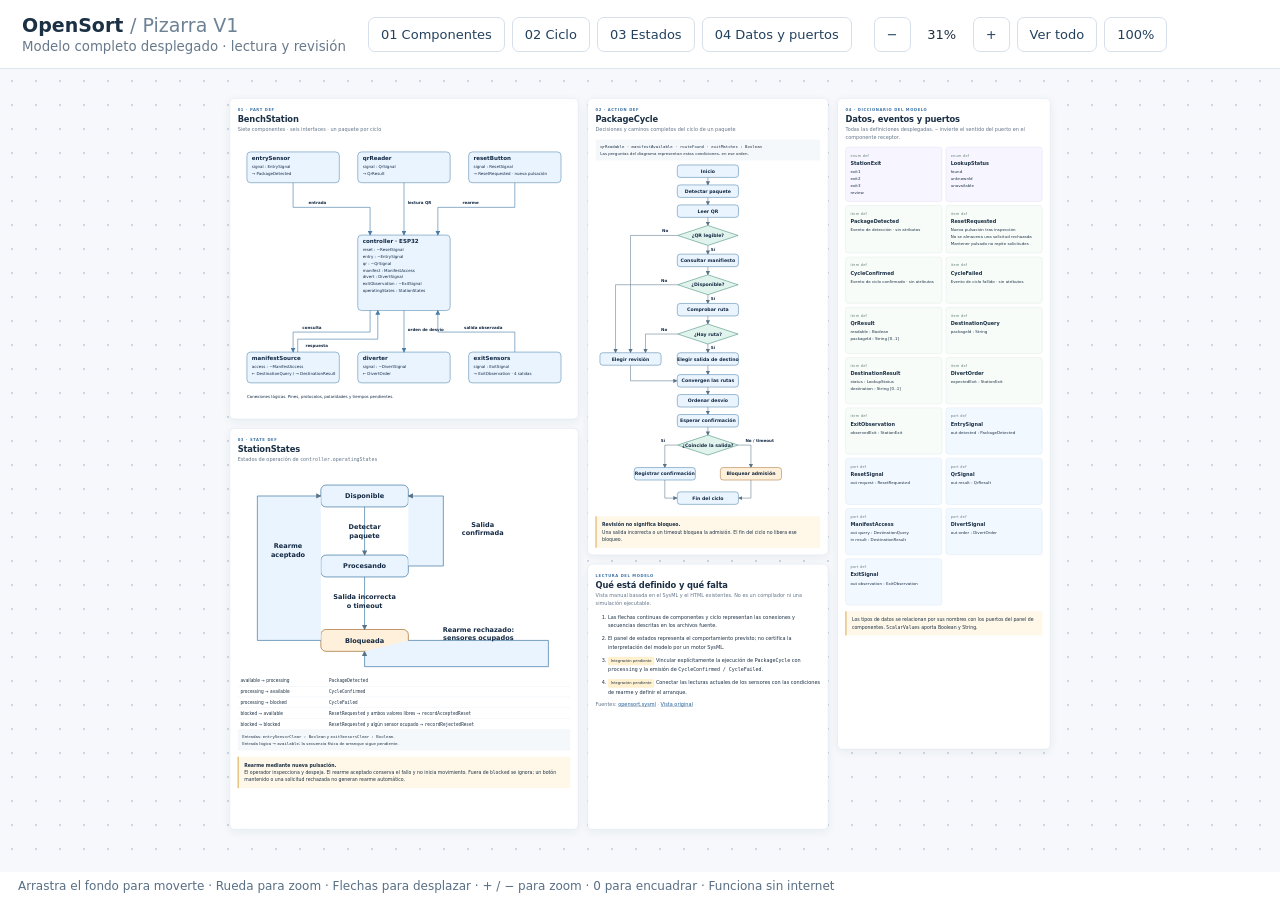
==== docs/pizarra-v1.html @ 1317be77 "Añadir pizarra HTML navegable del modelo V1" ====
<!doctype html>
<html lang="es"><head><meta charset="utf-8"><meta name="viewport" content="width=device-width, initial-scale=1">
<title>OpenSort · Pizarra del modelo V1</title><style>
*{box-sizing:border-box}body{margin:0;font-family:Segoe UI,system-ui,sans-serif;color:#1c3044;background:#f6f8fb}header{position:fixed;inset:0 0 auto;z-index:2;background:#fff;border-bottom:1px solid #dde5ed;padding:14px 22px;display:flex;gap:22px;align-items:center;flex-wrap:wrap}h1{font-size:19px;margin:0}header small{display:block;color:#68798b;margin-top:3px}nav,.tools{display:flex;gap:7px;align-items:center;flex-wrap:wrap}button{border:1px solid #d6e0ea;border-radius:7px;background:white;padding:9px 12px;cursor:pointer;color:#23415d;font:inherit;font-size:13px}button:hover,button:focus-visible{background:#e8f2ff;border-color:#5585b8}#viewport{position:fixed;inset:100px 0 32px;overflow:hidden;touch-action:none;cursor:grab;background-image:radial-gradient(#ccd7e3 1px,transparent 1px);background-size:24px 24px}#viewport.dragging{cursor:grabbing}#board{position:absolute;width:2720px;height:2460px;transform-origin:0 0}section{position:absolute;background:#fff;border:1px solid #cddbe8;border-radius:16px;padding:25px;box-shadow:0 8px 32px #233c5510}section h2{font-size:27px;letter-spacing:-.5px;margin:7px 0}section .sub{color:#64768a;font-size:16px;margin:0 0 20px;line-height:1.5}.eyebrow{font-size:12px;text-transform:uppercase;letter-spacing:2px;font-weight:700;color:#3971a5}.structure{left:30px;top:30px;width:1130px;height:1040px}.cycle{left:1190px;top:30px;width:780px;height:1480px}.states{left:30px;top:1100px;width:1130px;height:1300px}.definitions{left:2000px;top:30px;width:690px;min-height:2110px}
svg{display:block;width:100%;height:auto}svg text{text-anchor:middle;fill:#142a43;font-size:15px;font-weight:650}svg g rect,svg g path{fill:#e9f4ff;stroke:#34709c;stroke-width:1.5}svg g.decision path{fill:#e0f4ed;stroke:#247661}svg g.warning rect{fill:#fff0db;stroke:#9c6223}svg .edge{fill:none;stroke:#597388;stroke-width:1.7;marker-end:url(#arrow)}svg .label{font-size:13px}svg .wire{fill:none;stroke:#497da7;stroke-width:2;marker-end:url(#wirearrow)}svg .node-title,svg .node-line,svg .wire-label{text-anchor:start}.node-title{font-size:18px}.node-line{font-size:13px;font-weight:400}.wire-label{font-size:13px;paint-order:stroke;stroke:white;stroke-width:6px}
.note{padding:15px 18px;background:#fff8e9;border-left:3px solid #dba344;font-size:15px;line-height:1.6;margin-top:20px}.note strong{display:block}.cards{display:grid;grid-template-columns:1fr 1fr;gap:12px}.card{border:1px solid #cde2d9;border-radius:9px;background:#f7fcf9;padding:15px;min-height:151px;overflow-wrap:anywhere}.card.enum{background:#f7f5ff;border-color:#d6ceef}.card.port{background:#f2f8ff;border-color:#ccdeef}.card small{font-size:11px;letter-spacing:1px;color:#607b70}.card h3{font-size:16px;margin:8px 0}.card p{font-size:13px;line-height:1.6;margin:2px 0}code{font-family:Consolas,monospace}table{border-collapse:collapse;width:100%;font-size:14px}td{padding:9px;border-bottom:1px solid #e0e7ee}footer{position:fixed;bottom:0;left:0;right:0;background:white;padding:7px 18px;font-size:12px;color:#586f85}a{color:#245e96}.inputs{background:#f5f8fb;padding:12px 15px;font-size:13px;line-height:1.7}.bridge{left:1190px;top:1540px;width:780px;height:860px}.bridge li{margin-bottom:16px;line-height:1.7}.badge{display:inline-block;background:#fff0cf;padding:4px 9px;border-radius:5px;font-size:12px}#zoom{min-width:48px;text-align:center;font-size:13px}
</style></head><body>
<header><div><h1>OpenSort <span style="color:#6e8296;font-weight:400">/ Pizarra V1</span></h1><small>Modelo completo desplegado · lectura y revisión</small></div>
<nav aria-label="Ir a un diagrama"><button data-focus="structure">01 Componentes</button><button data-focus="cycle">02 Ciclo</button><button data-focus="states">03 Estados</button><button data-focus="definitions">04 Datos y puertos</button></nav>
<div class="tools"><button id="minus" aria-label="Alejar">−</button><output id="zoom">100%</output><button id="plus" aria-label="Acercar">+</button><button id="fit">Ver todo</button><button id="actual">100%</button></div></header>
<div id="viewport" tabindex="0" role="region" aria-label="Pizarra: arrastrar para mover, rueda para zoom, flechas del teclado para desplazar"><main id="board">
<section class="structure" id="structure"><span class="eyebrow">01 · Part def</span><h2>BenchStation</h2><p class="sub">Siete componentes · seis interfaces · un paquete por ciclo</p><svg viewBox="0 0 1080 870" role="img" aria-label="Componentes y seis interfaces del controlador"><defs><marker id="wirearrow" markerWidth="8" markerHeight="8" refX="7" refY="4" orient="auto-start-reverse"><path d="M0 0L8 4 0 8Z" fill="#497da7"/></marker></defs>
<g><rect x="390" y="310" width="300" height="245" rx="12" fill="#f0f6ff" stroke="#94b8df"/><text x="406" y="337" class="node-title">controller · ESP32</text><text x="406" y="363" class="node-line">reset : ~ResetSignal</text><text x="406" y="385" class="node-line">entry : ~EntrySignal</text><text x="406" y="407" class="node-line">qr : ~QrSignal</text><text x="406" y="429" class="node-line">manifest : ManifestAccess</text><text x="406" y="451" class="node-line">divert : DivertSignal</text><text x="406" y="473" class="node-line">exitObservation : ~ExitSignal</text><text x="406" y="495" class="node-line">operatingStates : StationStates</text></g>
<g><rect x="30" y="40" width="300" height="100" rx="12" fill="#f0f6ff" stroke="#94b8df"/><text x="46" y="67" class="node-title">entrySensor</text><text x="46" y="93" class="node-line">signal : EntrySignal</text><text x="46" y="115" class="node-line">→ PackageDetected</text></g>
<g><rect x="390" y="40" width="300" height="100" rx="12" fill="#f0f6ff" stroke="#94b8df"/><text x="406" y="67" class="node-title">qrReader</text><text x="406" y="93" class="node-line">signal : QrSignal</text><text x="406" y="115" class="node-line">→ QrResult</text></g>
<g><rect x="750" y="40" width="300" height="100" rx="12" fill="#f0f6ff" stroke="#94b8df"/><text x="766" y="67" class="node-title">resetButton</text><text x="766" y="93" class="node-line">signal : ResetSignal</text><text x="766" y="115" class="node-line">→ ResetRequested · nueva pulsación</text></g>
<g><rect x="30" y="690" width="300" height="100" rx="12" fill="#f0f6ff" stroke="#94b8df"/><text x="46" y="717" class="node-title">manifestSource</text><text x="46" y="743" class="node-line">access : ~ManifestAccess</text><text x="46" y="765" class="node-line">← DestinationQuery / → DestinationResult</text></g>
<g><rect x="390" y="690" width="300" height="100" rx="12" fill="#f0f6ff" stroke="#94b8df"/><text x="406" y="717" class="node-title">diverter</text><text x="406" y="743" class="node-line">signal : ~DivertSignal</text><text x="406" y="765" class="node-line">← DivertOrder</text></g>
<g><rect x="750" y="690" width="300" height="100" rx="12" fill="#f0f6ff" stroke="#94b8df"/><text x="766" y="717" class="node-title">exitSensors</text><text x="766" y="743" class="node-line">signal : ExitSignal</text><text x="766" y="765" class="node-line">→ ExitObservation · 4 salidas</text></g>
<path class="wire" d="M180 140V220H430V310"/><text class="wire-label" x="230" y="210">entrada</text>
<path class="wire" d="M540 140V310"/><text class="wire-label" x="552" y="210">lectura QR</text>
<path class="wire" d="M900 140V220H650V310"/><text class="wire-label" x="730" y="210">rearme</text>
<path class="wire" d="M430 555V625H180V690"/><text class="wire-label" x="210" y="615">consulta</text>
<path class="wire" d="M195 690V648H455V555"/><text class="wire-label" x="220" y="673">respuesta</text>
<path class="wire" d="M540 555V690"/><text class="wire-label" x="552" y="620">orden de desvío</text>
<path class="wire" d="M900 690V625H650V555"/><text class="wire-label" x="735" y="615">salida observada</text>
<text x="30" y="840" class="node-line">Conexiones lógicas. Pines, protocolos, polaridades y tiempos pendientes.</text></svg></section>
<section class="cycle" id="cycle"><span class="eyebrow">02 · Action def</span><h2>PackageCycle</h2><p class="sub">Decisiones y caminos completos del ciclo de un paquete</p>
<div class="inputs"><code>qrReadable · manifestAvailable · routeFound · exitMatches : Boolean</code><br>Las preguntas del diagrama representan estas condiciones, en ese orden.</div><svg viewBox="0 0 720 1120" role="img" aria-labelledby="diagram-title diagram-desc">
<title id="diagram-title">Flujo de clasificación de OpenSort</title>
<desc id="diagram-desc">Un paquete sin QR, con QR ilegible, ID desconocido o sin ruta se envía a revisión. Si el manifiesto no se encuentra o no está disponible, también se envía a revisión. Tanto la salida de destino como la de revisión deben confirmarse. Una salida distinta o un timeout bloquea la admisión.</desc>
<defs><marker id="arrow" markerWidth="8" markerHeight="8" refX="7" refY="4" orient="auto"><path d="M0 0L8 4 0 8Z" fill="#597388"/></marker></defs>
<path class="edge" d="M360 54V78"/>
<path class="edge" d="M360 118V142"/>
<path class="edge" d="M360 182V208"/>
<path class="edge" d="M360 272V300"/><text class="label" x="376" y="290">Sí</text>
<path class="edge" d="M263 240H112V616"/><text class="label" x="223" y="230">No</text>
<path class="edge" d="M360 340V366"/>
<path class="edge" d="M360 430V458"/><text class="label" x="376" y="447">Sí</text>
<path class="edge" d="M263 398H64V616"/><text class="label" x="220" y="388">No</text>
<path class="edge" d="M360 498V524"/>
<path class="edge" d="M360 588V616"/><text class="label" x="376" y="605">Sí</text>
<path class="edge" d="M263 556H160V616"/><text class="label" x="220" y="546">No</text>
<path class="edge" d="M360 656V686"/>
<path class="edge" d="M112 656V706H261"/>
<path class="edge" d="M360 726V750"/>
<path class="edge" d="M360 790V814"/>
<path class="edge" d="M360 854V880"/>
<path class="edge" d="M263 912H222V984"/><text class="label" x="216" y="903">Sí</text>
<path class="edge" d="M457 912H498V984"/><text class="label" x="526" y="903">No / timeout</text>
<path class="edge" d="M222 1024V1082H261"/>
<path class="edge" d="M498 1024V1082H459"/><g class="" transform="translate(360 34)"><rect x="-98" y="-20" width="196" height="40" rx="9"/><text dy=".35em">Inicio</text></g>
<g class="" transform="translate(360 98)"><rect x="-98" y="-20" width="196" height="40" rx="9"/><text dy=".35em">Detectar paquete</text></g>
<g class="" transform="translate(360 162)"><rect x="-98" y="-20" width="196" height="40" rx="9"/><text dy=".35em">Leer QR</text></g>
<g class="decision" transform="translate(360 240)"><path d="M0 -32L97 0 0 32 -97 0Z"/><text dy=".35em">¿QR legible?</text></g>
<g class="" transform="translate(360 320)"><rect x="-98" y="-20" width="196" height="40" rx="9"/><text dy=".35em">Consultar manifiesto</text></g>
<g class="decision" transform="translate(360 398)"><path d="M0 -32L97 0 0 32 -97 0Z"/><text dy=".35em">¿Disponible?</text></g>
<g class="" transform="translate(360 478)"><rect x="-98" y="-20" width="196" height="40" rx="9"/><text dy=".35em">Comprobar ruta</text></g>
<g class="decision" transform="translate(360 556)"><path d="M0 -32L97 0 0 32 -97 0Z"/><text dy=".35em">¿Hay ruta?</text></g>
<g class="" transform="translate(360 636)"><rect x="-98" y="-20" width="196" height="40" rx="9"/><text dy=".35em">Elegir salida de destino</text></g>
<g class="" transform="translate(112 636)"><rect x="-98" y="-20" width="196" height="40" rx="9"/><text dy=".35em">Elegir revisión</text></g>
<g class="" transform="translate(360 706)"><rect x="-98" y="-20" width="196" height="40" rx="9"/><text dy=".35em">Convergen las rutas</text></g>
<g class="" transform="translate(360 770)"><rect x="-98" y="-20" width="196" height="40" rx="9"/><text dy=".35em">Ordenar desvío</text></g>
<g class="" transform="translate(360 834)"><rect x="-98" y="-20" width="196" height="40" rx="9"/><text dy=".35em">Esperar confirmación</text></g>
<g class="decision" transform="translate(360 912)"><path d="M0 -32L97 0 0 32 -97 0Z"/><text dy=".35em">¿Coincide la salida?</text></g>
<g class="" transform="translate(222 1004)"><rect x="-98" y="-20" width="196" height="40" rx="9"/><text dy=".35em">Registrar confirmación</text></g>
<g class="warning" transform="translate(498 1004)"><rect x="-98" y="-20" width="196" height="40" rx="9"/><text dy=".35em">Bloquear admisión</text></g>
<g class="" transform="translate(360 1082)"><rect x="-98" y="-20" width="196" height="40" rx="9"/><text dy=".35em">Fin del ciclo</text></g>
</svg>
<div class="note"><strong>Revisión no significa bloqueo.</strong>Una salida incorrecta o un timeout bloquea la admisión. El fin del ciclo no libera ese bloqueo.</div></section>
<section class="states" id="states"><span class="eyebrow">03 · State def</span><h2>StationStates</h2><p class="sub">Estados de operación de <code>controller.operatingStates</code></p><svg viewBox="0 0 760 470" role="img" aria-labelledby="states-title states-desc">
<title id="states-title">Disponible, procesando y bloqueada</title>
<desc id="states-desc">Detectar un paquete pasa de disponible a procesando. Una salida confirmada vuelve a disponible. Una salida incorrecta o un timeout bloquea. Una nueva solicitud de rearme con todos los sensores libres vuelve a disponible; con sensores ocupados mantiene el bloqueo.</desc>
<defs><marker id="state-arrow" markerWidth="8" markerHeight="8" refX="7" refY="4" orient="auto"><path d="M0 0L8 4 0 8Z" fill="#597388"/></marker></defs>
<g transform="translate(290 60)"><rect x="-100" y="-25" width="200" height="50" rx="12"/><text dy=".35em">Disponible</text></g>
<g transform="translate(290 220)"><rect x="-100" y="-25" width="200" height="50" rx="12"/><text dy=".35em">Procesando</text></g>
<g class="warning" transform="translate(290 390)"><rect x="-100" y="-25" width="200" height="50" rx="12"/><text dy=".35em">Bloqueada</text></g>
<g fill="none" stroke="#597388" stroke-width="2" marker-end="url(#state-arrow)">
<path d="M290 85V195"/><path d="M390 220H470V60H390"/>
<path d="M290 245V365"/><path d="M190 390H45V60H190"/>
<path d="M390 390H710V450H290V415"/>
</g>
<text x="290" y="135"><tspan x="290">Detectar</tspan><tspan x="290" dy="20">paquete</tspan></text>
<text x="560" y="130"><tspan x="560">Salida</tspan><tspan x="560" dy="20">confirmada</tspan></text>
<text x="290" y="295"><tspan x="290">Salida incorrecta</tspan><tspan x="290" dy="20">o timeout</tspan></text>
<text x="115" y="180"><tspan x="115">Rearme</tspan><tspan x="115" dy="20">aceptado</tspan></text>
<text x="550" y="370"><tspan x="550">Rearme rechazado:</tspan><tspan x="550" dy="20">sensores ocupados</tspan></text>
</svg>
<table aria-label="Eventos de transición"><tbody><tr><td>available → processing</td><td><code>PackageDetected</code></td></tr><tr><td>processing → available</td><td><code>CycleConfirmed</code></td></tr><tr><td>processing → blocked</td><td><code>CycleFailed</code></td></tr><tr><td>blocked → available</td><td><code>ResetRequested</code> y ambos valores libres → <code>recordAcceptedReset</code></td></tr><tr><td>blocked → blocked</td><td><code>ResetRequested</code> y algún sensor ocupado → <code>recordRejectedReset</code></td></tr></tbody></table>
<div class="inputs">Entradas: <code>entrySensorClear : Boolean</code> y <code>exitSensorsClear : Boolean</code>.<br>Entrada lógica → <code>available</code>; la secuencia física de arranque sigue pendiente.</div>
<div class="note"><strong>Rearme mediante nueva pulsación.</strong>El operador inspecciona y despeja. El rearme aceptado conserva el fallo y no inicia movimiento. Fuera de <code>blocked</code> se ignora; un botón mantenido o una solicitud rechazada no generan rearme automático.</div></section>
<section class="definitions" id="definitions"><span class="eyebrow">04 · Diccionario del modelo</span><h2>Datos, eventos y puertos</h2><p class="sub">Todas las definiciones desplegadas. <code>~</code> invierte el sentido del puerto en el componente receptor.</p><div class="cards"><article class="card enum"><small>enum def</small><h3>StationExit</h3><p>exit1</p><p>exit2</p><p>exit3</p><p>review</p></article><article class="card enum"><small>enum def</small><h3>LookupStatus</h3><p>found</p><p>unknownId</p><p>unavailable</p></article><article class="card "><small>item def</small><h3>PackageDetected</h3><p>Evento de detección · sin atributos</p></article><article class="card "><small>item def</small><h3>ResetRequested</h3><p>Nueva pulsación tras inspección</p><p>No se almacena una solicitud rechazada</p><p>Mantener pulsado no repite solicitudes</p></article><article class="card "><small>item def</small><h3>CycleConfirmed</h3><p>Evento de ciclo confirmado · sin atributos</p></article><article class="card "><small>item def</small><h3>CycleFailed</h3><p>Evento de ciclo fallido · sin atributos</p></article><article class="card "><small>item def</small><h3>QrResult</h3><p>readable : Boolean</p><p>packageId : String [0..1]</p></article><article class="card "><small>item def</small><h3>DestinationQuery</h3><p>packageId : String</p></article><article class="card "><small>item def</small><h3>DestinationResult</h3><p>status : LookupStatus</p><p>destination : String [0..1]</p></article><article class="card "><small>item def</small><h3>DivertOrder</h3><p>expectedExit : StationExit</p></article><article class="card "><small>item def</small><h3>ExitObservation</h3><p>observedExit : StationExit</p></article><article class="card port"><small>port def</small><h3>EntrySignal</h3><p>out detected : PackageDetected</p></article><article class="card port"><small>port def</small><h3>ResetSignal</h3><p>out request : ResetRequested</p></article><article class="card port"><small>port def</small><h3>QrSignal</h3><p>out result : QrResult</p></article><article class="card port"><small>port def</small><h3>ManifestAccess</h3><p>out query : DestinationQuery</p><p>in result : DestinationResult</p></article><article class="card port"><small>port def</small><h3>DivertSignal</h3><p>out order : DivertOrder</p></article><article class="card port"><small>port def</small><h3>ExitSignal</h3><p>out observation : ExitObservation</p></article></div><div class="note">Los tipos de datos se relacionan por sus nombres con los puertos del panel de componentes. <code>ScalarValues</code> aporta Boolean y String.</div></section>
<section class="bridge"><span class="eyebrow">Lectura del modelo</span><h2>Qué está definido y qué falta</h2><p class="sub">Vista manual basada en el SysML y el HTML existentes. No es un compilador ni una simulación ejecutable.</p><ol><li>Las flechas continuas de componentes y ciclo representan las conexiones y secuencias descritas en los archivos fuente.</li><li>El panel de estados representa el comportamiento previsto; no certifica la interpretación del modelo por un motor SysML.</li><li><span class="badge">Integración pendiente</span> Vincular explícitamente la ejecución de <code>PackageCycle</code> con <code>processing</code> y la emisión de <code>CycleConfirmed / CycleFailed</code>.</li><li><span class="badge">Integración pendiente</span> Conectar las lecturas actuales de los sensores con las condiciones de rearme y definir el arranque.</li></ol><p class="sub">Fuentes: <a href="../model/opensort.sysml">opensort.sysml</a> · <a href="estacion-v1.html">Vista original</a></p></section>
</main></div><footer>Arrastra el fondo para moverte · Rueda para zoom · Flechas para desplazar · + / − para zoom · 0 para encuadrar · Funciona sin internet</footer>
<script>
const viewport=document.getElementById('viewport'),board=document.getElementById('board');
let scale=0.5,tx=0,ty=0,drag=null;
function render(){board.style.transform='translate('+tx+'px,'+ty+'px) scale('+scale+')';document.getElementById('zoom').value=Math.round(scale*100)+'%'}
function zoomAt(next,x=viewport.clientWidth/2,y=viewport.clientHeight/2){next=Math.max(.15,Math.min(2.5,next));tx=x-(x-tx)*next/scale;ty=y-(y-ty)*next/scale;scale=next;render()}
function fitRect(x,y,w,h){scale=Math.max(.15,Math.min(1.2,(viewport.clientWidth-50)/w,(viewport.clientHeight-40)/h));tx=(viewport.clientWidth-w*scale)/2-x*scale;ty=(viewport.clientHeight-h*scale)/2-y*scale;render()}
function fit(){fitRect(0,0,2720,2460)}
document.querySelectorAll('[data-focus]').forEach(b=>b.onclick=()=>{let e=document.getElementById(b.dataset.focus);fitRect(e.offsetLeft,e.offsetTop,e.offsetWidth,e.offsetHeight)});
document.getElementById('fit').onclick=fit;document.getElementById('actual').onclick=()=>zoomAt(1);
document.getElementById('plus').onclick=()=>zoomAt(scale*1.2);document.getElementById('minus').onclick=()=>zoomAt(scale/1.2);
viewport.addEventListener('wheel',e=>{e.preventDefault();let r=viewport.getBoundingClientRect();zoomAt(scale*Math.exp(-e.deltaY*.0015),e.clientX-r.left,e.clientY-r.top)},{passive:false});
viewport.addEventListener('pointerdown',e=>{if(e.target.closest('a,button')||e.button!==0)return;drag={id:e.pointerId,x:e.clientX,y:e.clientY,tx,ty};viewport.setPointerCapture(e.pointerId);viewport.classList.add('dragging');viewport.focus()});
viewport.addEventListener('pointermove',e=>{if(!drag||drag.id!==e.pointerId)return;tx=drag.tx+e.clientX-drag.x;ty=drag.ty+e.clientY-drag.y;render()});
function end(){drag=null;viewport.classList.remove('dragging')}viewport.addEventListener('pointerup',end);viewport.addEventListener('pointercancel',end);
viewport.addEventListener('keydown',e=>{if(e.target.closest('a,button'))return;let handled=true;if(e.key==='+'||e.key==='=')zoomAt(scale*1.2);else if(e.key==='-')zoomAt(scale/1.2);else if(e.key==='0')fit();else if(e.key==='ArrowLeft')tx+=60;else if(e.key==='ArrowRight')tx-=60;else if(e.key==='ArrowUp')ty+=60;else if(e.key==='ArrowDown')ty-=60;else handled=false;if(handled){e.preventDefault();render()}});
function resize(){viewport.style.top=document.querySelector('header').offsetHeight+'px';render()}window.addEventListener('resize',resize);resize();fit();
</script></body></html>
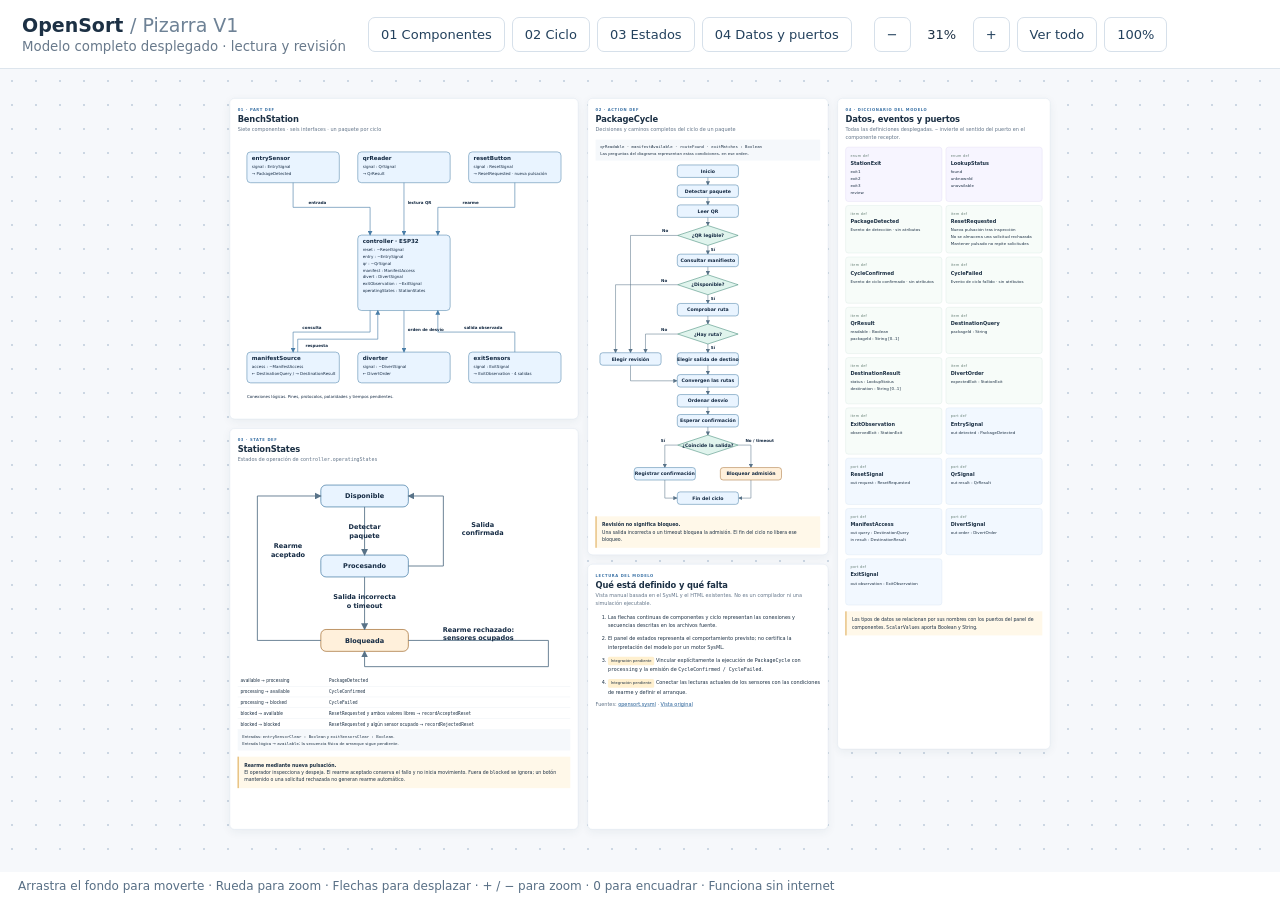
==== commit 69d76c21: "Corregir relleno de flechas en diagrama de estados" ====
--- a/docs/pizarra-v1.html
+++ b/docs/pizarra-v1.html
@@ -2,7 +2,7 @@
 <html lang="es"><head><meta charset="utf-8"><meta name="viewport" content="width=device-width, initial-scale=1">
 <title>OpenSort · Pizarra del modelo V1</title><style>
 *{box-sizing:border-box}body{margin:0;font-family:Segoe UI,system-ui,sans-serif;color:#1c3044;background:#f6f8fb}header{position:fixed;inset:0 0 auto;z-index:2;background:#fff;border-bottom:1px solid #dde5ed;padding:14px 22px;display:flex;gap:22px;align-items:center;flex-wrap:wrap}h1{font-size:19px;margin:0}header small{display:block;color:#68798b;margin-top:3px}nav,.tools{display:flex;gap:7px;align-items:center;flex-wrap:wrap}button{border:1px solid #d6e0ea;border-radius:7px;background:white;padding:9px 12px;cursor:pointer;color:#23415d;font:inherit;font-size:13px}button:hover,button:focus-visible{background:#e8f2ff;border-color:#5585b8}#viewport{position:fixed;inset:100px 0 32px;overflow:hidden;touch-action:none;cursor:grab;background-image:radial-gradient(#ccd7e3 1px,transparent 1px);background-size:24px 24px}#viewport.dragging{cursor:grabbing}#board{position:absolute;width:2720px;height:2460px;transform-origin:0 0}section{position:absolute;background:#fff;border:1px solid #cddbe8;border-radius:16px;padding:25px;box-shadow:0 8px 32px #233c5510}section h2{font-size:27px;letter-spacing:-.5px;margin:7px 0}section .sub{color:#64768a;font-size:16px;margin:0 0 20px;line-height:1.5}.eyebrow{font-size:12px;text-transform:uppercase;letter-spacing:2px;font-weight:700;color:#3971a5}.structure{left:30px;top:30px;width:1130px;height:1040px}.cycle{left:1190px;top:30px;width:780px;height:1480px}.states{left:30px;top:1100px;width:1130px;height:1300px}.definitions{left:2000px;top:30px;width:690px;min-height:2110px}
-svg{display:block;width:100%;height:auto}svg text{text-anchor:middle;fill:#142a43;font-size:15px;font-weight:650}svg g rect,svg g path{fill:#e9f4ff;stroke:#34709c;stroke-width:1.5}svg g.decision path{fill:#e0f4ed;stroke:#247661}svg g.warning rect{fill:#fff0db;stroke:#9c6223}svg .edge{fill:none;stroke:#597388;stroke-width:1.7;marker-end:url(#arrow)}svg .label{font-size:13px}svg .wire{fill:none;stroke:#497da7;stroke-width:2;marker-end:url(#wirearrow)}svg .node-title,svg .node-line,svg .wire-label{text-anchor:start}.node-title{font-size:18px}.node-line{font-size:13px;font-weight:400}.wire-label{font-size:13px;paint-order:stroke;stroke:white;stroke-width:6px}
+svg{display:block;width:100%;height:auto}svg text{text-anchor:middle;fill:#142a43;font-size:15px;font-weight:650}svg g rect{fill:#e9f4ff;stroke:#34709c;stroke-width:1.5}svg g.decision path{fill:#e0f4ed;stroke:#247661;stroke-width:1.5}svg g.warning rect{fill:#fff0db;stroke:#9c6223}svg .edge{fill:none;stroke:#597388;stroke-width:1.7;marker-end:url(#arrow)}svg .label{font-size:13px}svg .wire{fill:none;stroke:#497da7;stroke-width:2;marker-end:url(#wirearrow)}svg .node-title,svg .node-line,svg .wire-label{text-anchor:start}.node-title{font-size:18px}.node-line{font-size:13px;font-weight:400}.wire-label{font-size:13px;paint-order:stroke;stroke:white;stroke-width:6px}
 .note{padding:15px 18px;background:#fff8e9;border-left:3px solid #dba344;font-size:15px;line-height:1.6;margin-top:20px}.note strong{display:block}.cards{display:grid;grid-template-columns:1fr 1fr;gap:12px}.card{border:1px solid #cde2d9;border-radius:9px;background:#f7fcf9;padding:15px;min-height:151px;overflow-wrap:anywhere}.card.enum{background:#f7f5ff;border-color:#d6ceef}.card.port{background:#f2f8ff;border-color:#ccdeef}.card small{font-size:11px;letter-spacing:1px;color:#607b70}.card h3{font-size:16px;margin:8px 0}.card p{font-size:13px;line-height:1.6;margin:2px 0}code{font-family:Consolas,monospace}table{border-collapse:collapse;width:100%;font-size:14px}td{padding:9px;border-bottom:1px solid #e0e7ee}footer{position:fixed;bottom:0;left:0;right:0;background:white;padding:7px 18px;font-size:12px;color:#586f85}a{color:#245e96}.inputs{background:#f5f8fb;padding:12px 15px;font-size:13px;line-height:1.7}.bridge{left:1190px;top:1540px;width:780px;height:860px}.bridge li{margin-bottom:16px;line-height:1.7}.badge{display:inline-block;background:#fff0cf;padding:4px 9px;border-radius:5px;font-size:12px}#zoom{min-width:48px;text-align:center;font-size:13px}
 </style></head><body>
 <header><div><h1>OpenSort <span style="color:#6e8296;font-weight:400">/ Pizarra V1</span></h1><small>Modelo completo desplegado · lectura y revisión</small></div>
@@ -108,4 +108,4 @@
 function end(){drag=null;viewport.classList.remove('dragging')}viewport.addEventListener('pointerup',end);viewport.addEventListener('pointercancel',end);
 viewport.addEventListener('keydown',e=>{if(e.target.closest('a,button'))return;let handled=true;if(e.key==='+'||e.key==='=')zoomAt(scale*1.2);else if(e.key==='-')zoomAt(scale/1.2);else if(e.key==='0')fit();else if(e.key==='ArrowLeft')tx+=60;else if(e.key==='ArrowRight')tx-=60;else if(e.key==='ArrowUp')ty+=60;else if(e.key==='ArrowDown')ty-=60;else handled=false;if(handled){e.preventDefault();render()}});
 function resize(){viewport.style.top=document.querySelector('header').offsetHeight+'px';render()}window.addEventListener('resize',resize);resize();fit();
-</script></body></html>+</script></body></html>
